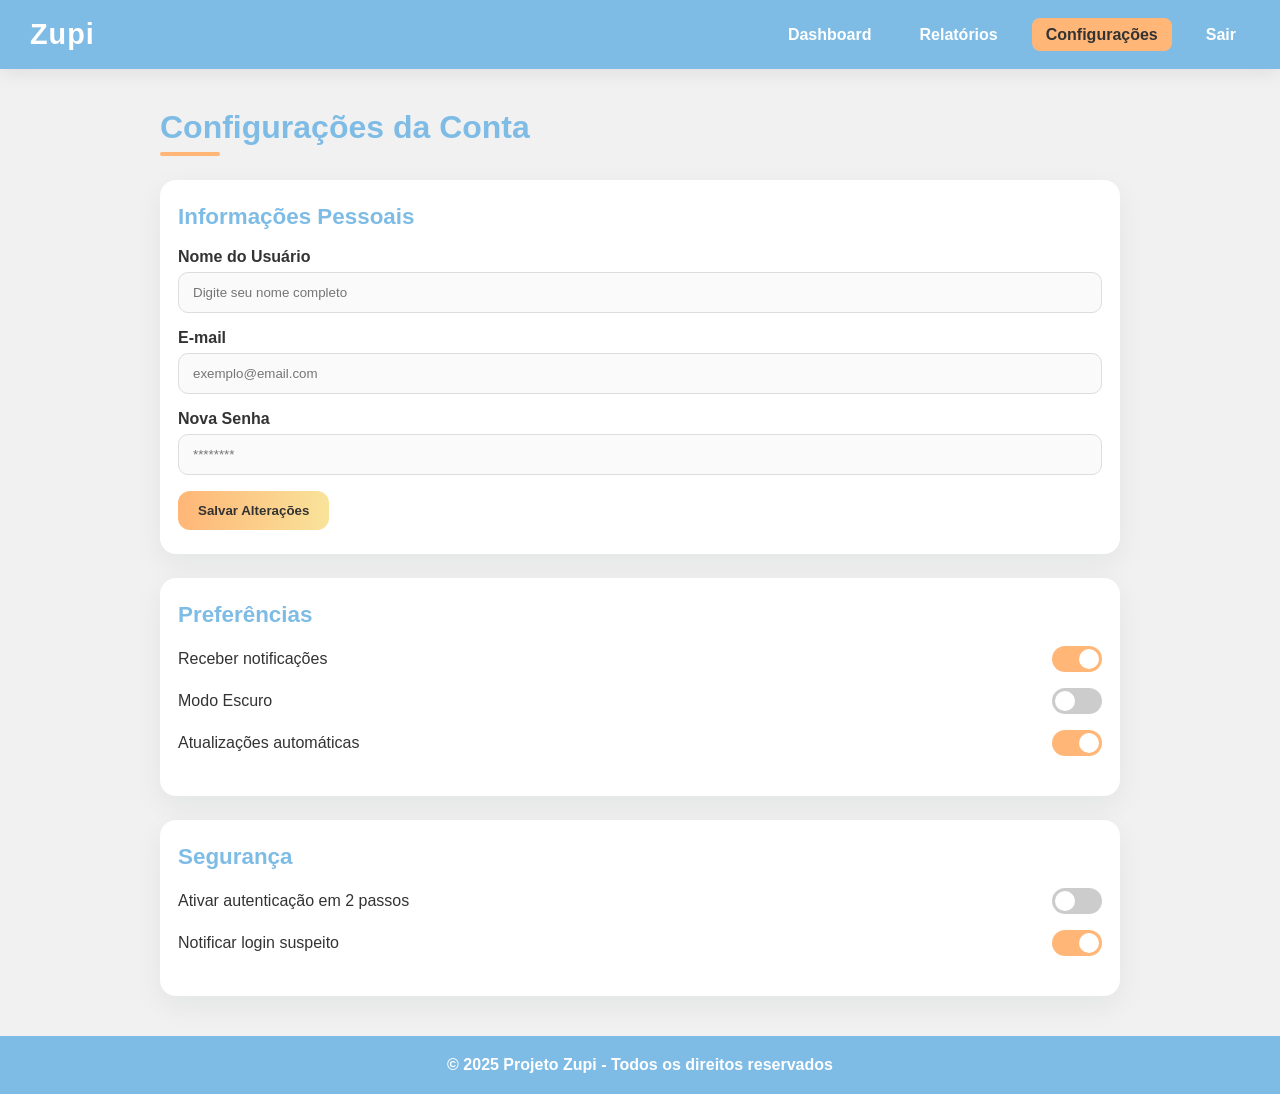
==== zupicopia--main/tcc-javascript/configuracoes.html @ 3fddb53a "Add files via upload" ====
<!DOCTYPE html>
<html lang="pt-BR">
<head>
  <meta charset="UTF-8">
  <meta name="viewport" content="width=device-width, initial-scale=1.0">
  <title>Configurações - Zupi</title>
  <link rel="stylesheet" href="css/configuracoes.css">
</head>
<body>
  <!-- ===================== HEADER ===================== -->
  <header>
    <div class="header-container">
      <h1 class="brand">Zupi</h1>
      <nav>
        <ul>
          <li><a href="dashboard-pais.html">Dashboard</a></li>
          <li><a href="relatorios.html">Relatórios</a></li>
          <li><a href="configuracoes.html" class="active">Configurações</a></li>
          <li><a href="index.html">Sair</a></li>
        </ul>
      </nav>
    </div>
  </header>

  <!-- ===================== CONTEÚDO PRINCIPAL ===================== -->
  <main>
    <section class="settings-container">
      <h2>Configurações da Conta</h2>

      <!-- Card de Perfil -->
      <div class="settings-card">
        <h3>Informações Pessoais</h3>
        <form>
          <label for="nome">Nome do Usuário</label>
          <input type="text" id="nome" placeholder="Digite seu nome completo">

          <label for="email">E-mail</label>
          <input type="email" id="email" placeholder="exemplo@email.com">

          <label for="senha">Nova Senha</label>
          <input type="password" id="senha" placeholder="********">

          <button type="submit" class="btn-save">Salvar Alterações</button>
        </form>
      </div>

      <!-- Card de Preferências -->
      <div class="settings-card">
        <h3>Preferências</h3>
        <div class="setting-item">
          <span>Receber notificações</span>
          <label class="switch">
            <input type="checkbox" checked>
            <span class="slider"></span>
          </label>
        </div>
        <div class="setting-item">
          <span>Modo Escuro</span>
          <label class="switch">
            <input type="checkbox">
            <span class="slider"></span>
          </label>
        </div>
        <div class="setting-item">
          <span>Atualizações automáticas</span>
          <label class="switch">
            <input type="checkbox" checked>
            <span class="slider"></span>
          </label>
        </div>
      </div>

      <!-- Card de Segurança -->
      <div class="settings-card">
        <h3>Segurança</h3>
        <div class="setting-item">
          <span>Ativar autenticação em 2 passos</span>
          <label class="switch">
            <input type="checkbox">
            <span class="slider"></span>
          </label>
        </div>
        <div class="setting-item">
          <span>Notificar login suspeito</span>
          <label class="switch">
            <input type="checkbox" checked>
            <span class="slider"></span>
          </label>
        </div>
      </div>

    </section>
  </main>

  <!-- ===================== RODAPÉ ===================== -->
  <footer>
    © 2025 Projeto Zupi - Todos os direitos reservados
  </footer>
</body>
</html>
---- zupicopia--main/tcc-javascript/css/configuracoes.css ----
/* ===================================================
   css/configuracoes.css — Estilos da página Configurações
   Paleta: #7EBCE6, #F9E39A, #A8E6CF, #FFB677, #F1F1F1
   =================================================== */

:root {
  --primary: #7EBCE6;
  --secondary: #F9E39A;
  --accent: #A8E6CF;
  --highlight: #FFB677;
  --bg: #F1F1F1;
  --surface: #fff;
  --text: #333;
  --card-shadow: 0 10px 30px rgba(7,32,35,0.06);
}

/* reset */
* {
  margin:0;
  padding:0;
  box-sizing:border-box;
  font-family: 'Segoe UI', Tahoma, Geneva, Verdana, sans-serif;
}

body {
  background: var(--bg);
  color: var(--text);
  min-height: 100vh;
}

/* ===================== HEADER ===================== */
header {
  background: var(--primary);
  padding: 18px 30px;
  color: #fff;
  box-shadow: 0 4px 18px rgba(0,0,0,0.08);
}

.header-container {
  display: flex;
  align-items: center;
  justify-content: space-between;
}

.brand {
  font-size: 1.8rem;
  font-weight: 800;
  letter-spacing: 1px;
  animation: pulse 2s infinite;
}

nav ul {
  display: flex;
  gap: 20px;
  list-style: none;
}

nav a {
  color: #fff;
  text-decoration: none;
  font-weight: 600;
  padding: 8px 14px;
  border-radius: 8px;
  transition: all 0.3s ease;
}

nav a:hover,
nav a.active {
  background: var(--highlight);
  color: var(--text);
  transform: translateY(-2px);
}

/* ===================== MAIN ===================== */
.settings-container {
  max-width: 1000px;
  margin: 40px auto;
  padding: 0 20px;
}

.settings-container h2 {
  font-size: 2rem;
  color: var(--primary);
  margin-bottom: 24px;
  position: relative;
}

.settings-container h2::after {
  content: '';
  display: block;
  width: 60px;
  height: 4px;
  background: var(--highlight);
  margin-top: 6px;
  border-radius: 2px;
  animation: slideIn 1s ease forwards;
}

/* ===================== CARDS DE CONFIGURAÇÕES ===================== */
.settings-card {
  background: var(--surface);
  border-radius: 16px;
  padding: 24px 18px;
  margin-bottom: 24px;
  box-shadow: var(--card-shadow);
  transition: transform 0.3s, box-shadow 0.3s;
}

.settings-card:hover {
  transform: translateY(-6px);
  box-shadow: 0 14px 28px rgba(0,0,0,0.2);
}

.settings-card h3 {
  font-size: 1.4rem;
  color: var(--primary);
  margin-bottom: 18px;
}

/* ===================== FORMULÁRIO ===================== */
.settings-card form label {
  display: block;
  margin-bottom: 6px;
  font-weight: 600;
  color: var(--text);
}

.settings-card form input {
  width: 100%;
  padding: 12px 14px;
  margin-bottom: 16px;
  border-radius: 10px;
  border: 1px solid #ddd;
  background: #fafafa;
  transition: border 0.3s;
}

.settings-card form input:focus {
  outline: none;
  border-color: var(--primary);
}

.btn-save {
  padding: 12px 20px;
  background: linear-gradient(90deg, var(--highlight), var(--secondary));
  border: none;
  color: #333;
  font-weight: 700;
  border-radius: 12px;
  cursor: pointer;
  transition: transform 0.2s, box-shadow 0.2s;
}

.btn-save:hover {
  transform: translateY(-3px);
  box-shadow: 0 10px 25px rgba(255,182,119,0.3);
}

/* ===================== SWITCHES ===================== */
.setting-item {
  display: flex;
  justify-content: space-between;
  align-items: center;
  margin-bottom: 16px;
}

.switch {
  position: relative;
  display: inline-block;
  width: 50px;
  height: 26px;
}

.switch input {
  opacity: 0;
  width: 0;
  height: 0;
}

.slider {
  position: absolute;
  cursor: pointer;
  background-color: #ccc;
  border-radius: 34px;
  top:0; left:0;
  right:0; bottom:0;
  transition: 0.4s;
}

.slider:before {
  position: absolute;
  content: "";
  height: 20px;
  width: 20px;
  left: 3px;
  bottom: 3px;
  background-color: white;
  border-radius: 50%;
  transition: 0.4s;
}

input:checked + .slider {
  background-color: var(--highlight);
}

input:checked + .slider:before {
  transform: translateX(24px);
}

/* ===================== RODAPÉ ===================== */
footer {
  text-align: center;
  padding: 20px;
  background: var(--primary);
  color: #fff;
  margin-top: 40px;
  font-weight: 600;
}

/* ===================== ANIMAÇÕES ===================== */
@keyframes pulse {
  0%,100% { transform: scale(1); }
  50% { transform: scale(1.05); }
}

@keyframes slideIn {
  0% { width:0; opacity:0; }
  100% { width:60px; opacity:1; }
}

/* ===================== RESPONSIVIDADE ===================== */
@media(max-width:768px){
  .settings-card { padding: 20px 14px; }
  nav ul { gap:12px; }
}
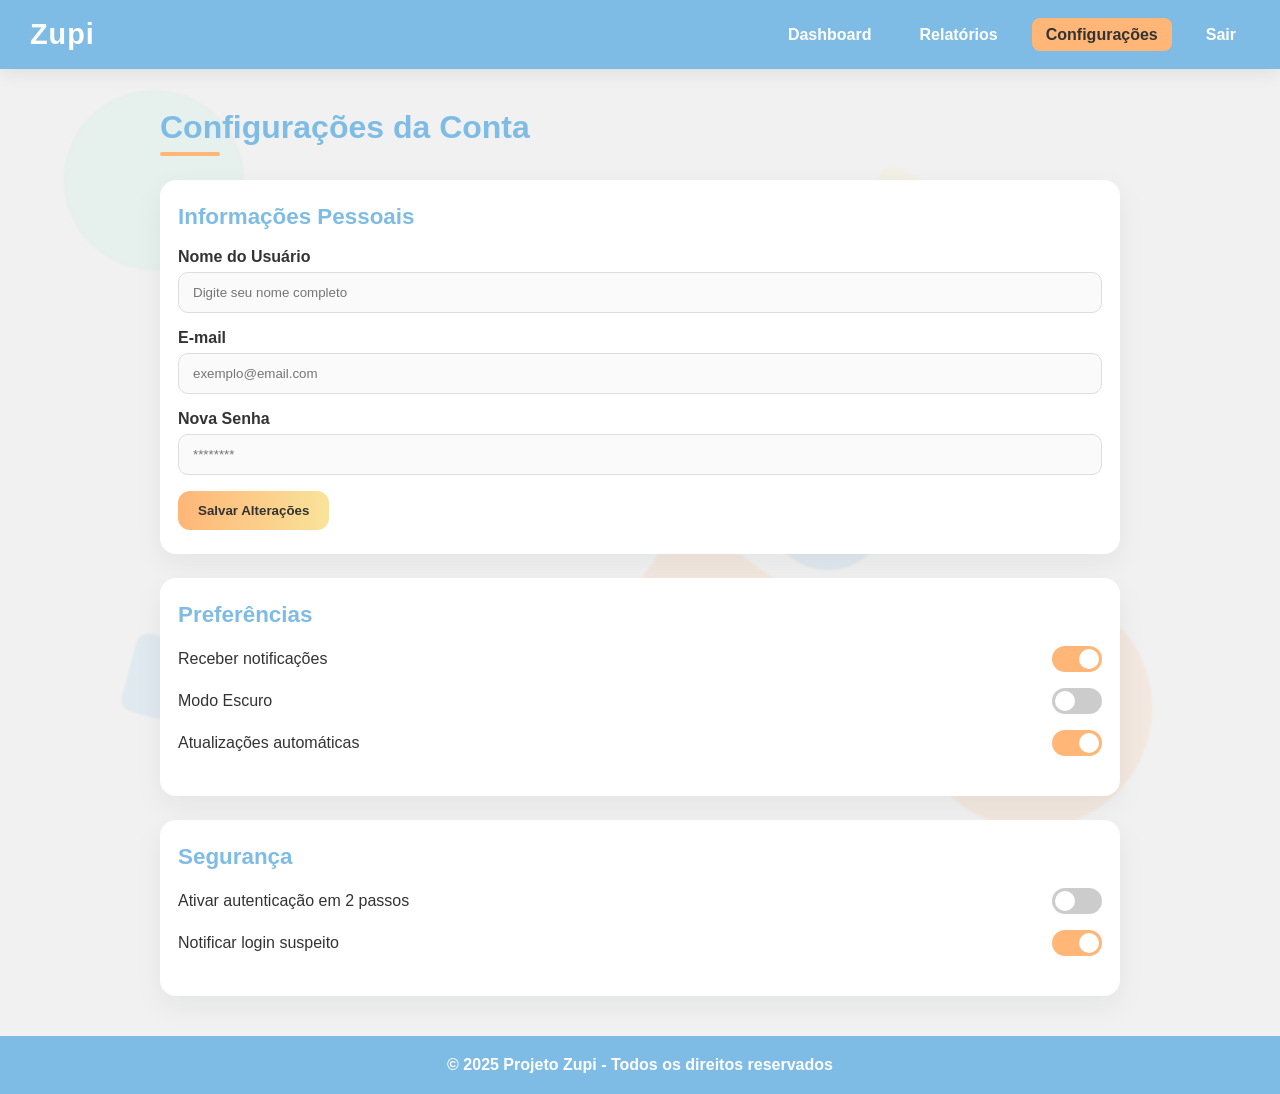
==== commit 98c9860a: "Add files via upload" ====
--- a/zupicopia--main/tcc-javascript/configuracoes.html
+++ b/zupicopia--main/tcc-javascript/configuracoes.html
@@ -7,6 +7,19 @@
   <link rel="stylesheet" href="css/configuracoes.css">
 </head>
 <body>
+
+  <!-- ===================== FUNDO DECORATIVO ===================== -->
+  <div class="background-decor">
+    <span class="circle c1"></span>
+    <span class="circle c2"></span>
+    <span class="circle c3"></span>
+    <span class="square s1"></span>
+    <span class="square s2"></span>
+    <span class="square s3"></span>
+    <span class="triangle t1"></span>
+    <span class="triangle t2"></span>
+  </div>
+
   <!-- ===================== HEADER ===================== -->
   <header>
     <div class="header-container">
--- a/zupicopia--main/tcc-javascript/css/configuracoes.css
+++ b/zupicopia--main/tcc-javascript/css/configuracoes.css
@@ -26,6 +26,40 @@
   background: var(--bg);
   color: var(--text);
   min-height: 100vh;
+  position: relative;
+  overflow-x: hidden;
+}
+
+/* ===================== FUNDO DECORATIVO ===================== */
+.background-decor { 
+  position: fixed; 
+  inset: 0; 
+  z-index: -1; 
+  overflow: hidden; 
+}
+
+.background-decor span { 
+  position: absolute; 
+  opacity: 0.15; 
+  animation: float 12s infinite alternate ease-in-out; 
+  filter: blur(1px); 
+}
+
+.circle { border-radius: 50%; }
+.c1 { width:180px; height:180px; top:10%; left:5%; background:var(--accent);}
+.c2 { width:240px; height:240px; bottom:8%; right:10%; background:var(--highlight);}
+.c3 { width:120px; height:120px; top:50%; left:60%; background:var(--primary);}
+.square { border-radius:12px; }
+.s1 { width:100px; height:100px; top:20%; right:25%; transform:rotate(25deg); background:var(--secondary);}
+.s2 { width:80px; height:80px; bottom:20%; left:10%; transform:rotate(15deg); background:var(--primary);}
+.s3 { width:120px; height:120px; top:60%; left:50%; transform:rotate(35deg); background:var(--highlight);}
+.triangle { width:0; height:0; border-left:30px solid transparent; border-right:30px solid transparent; border-bottom:50px solid var(--accent);}
+.t1 { top:30%; left:70%; transform:rotate(10deg);}
+.t2 { bottom:25%; right:20%; transform:rotate(-20deg);}
+
+@keyframes float {
+  0% { transform: translateY(0) rotate(0deg); opacity:0.15; }
+  100% { transform: translateY(-20px) rotate(20deg); opacity:0.25; }
 }
 
 /* ===================== HEADER ===================== */
